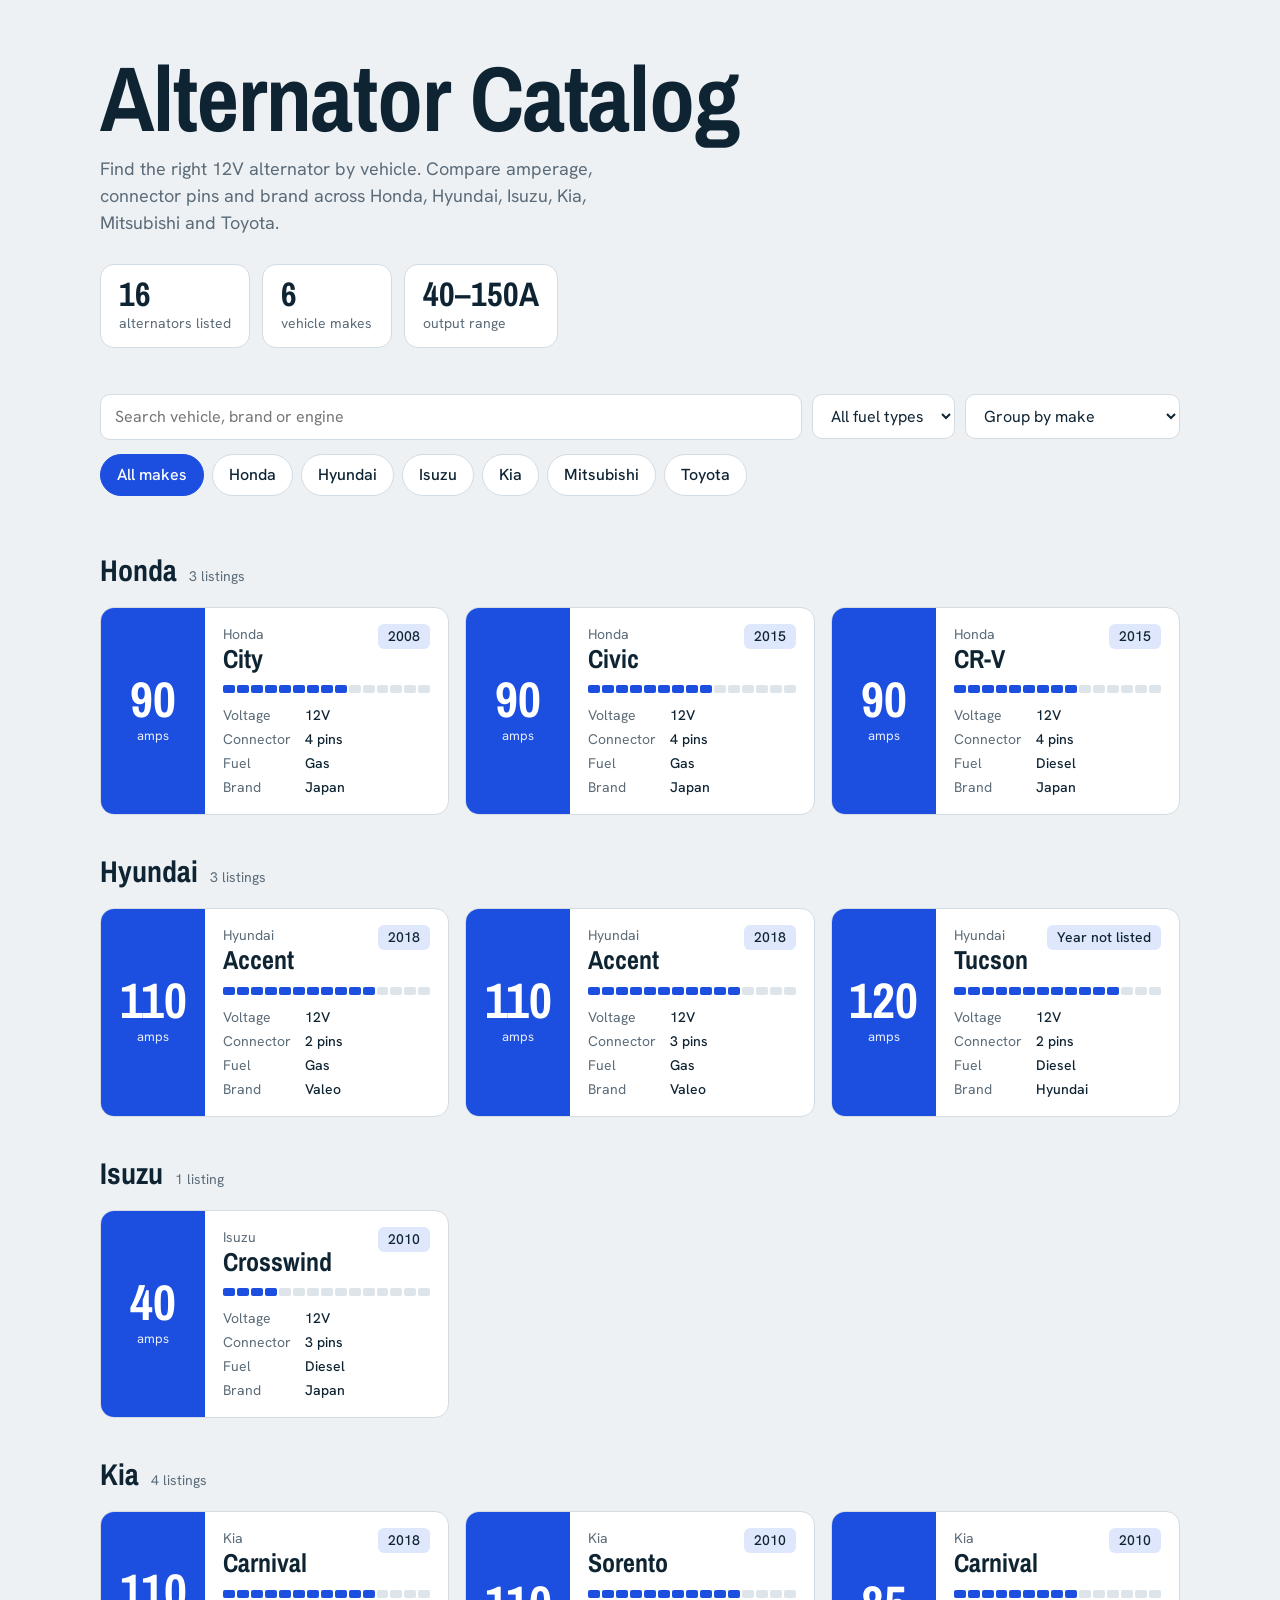
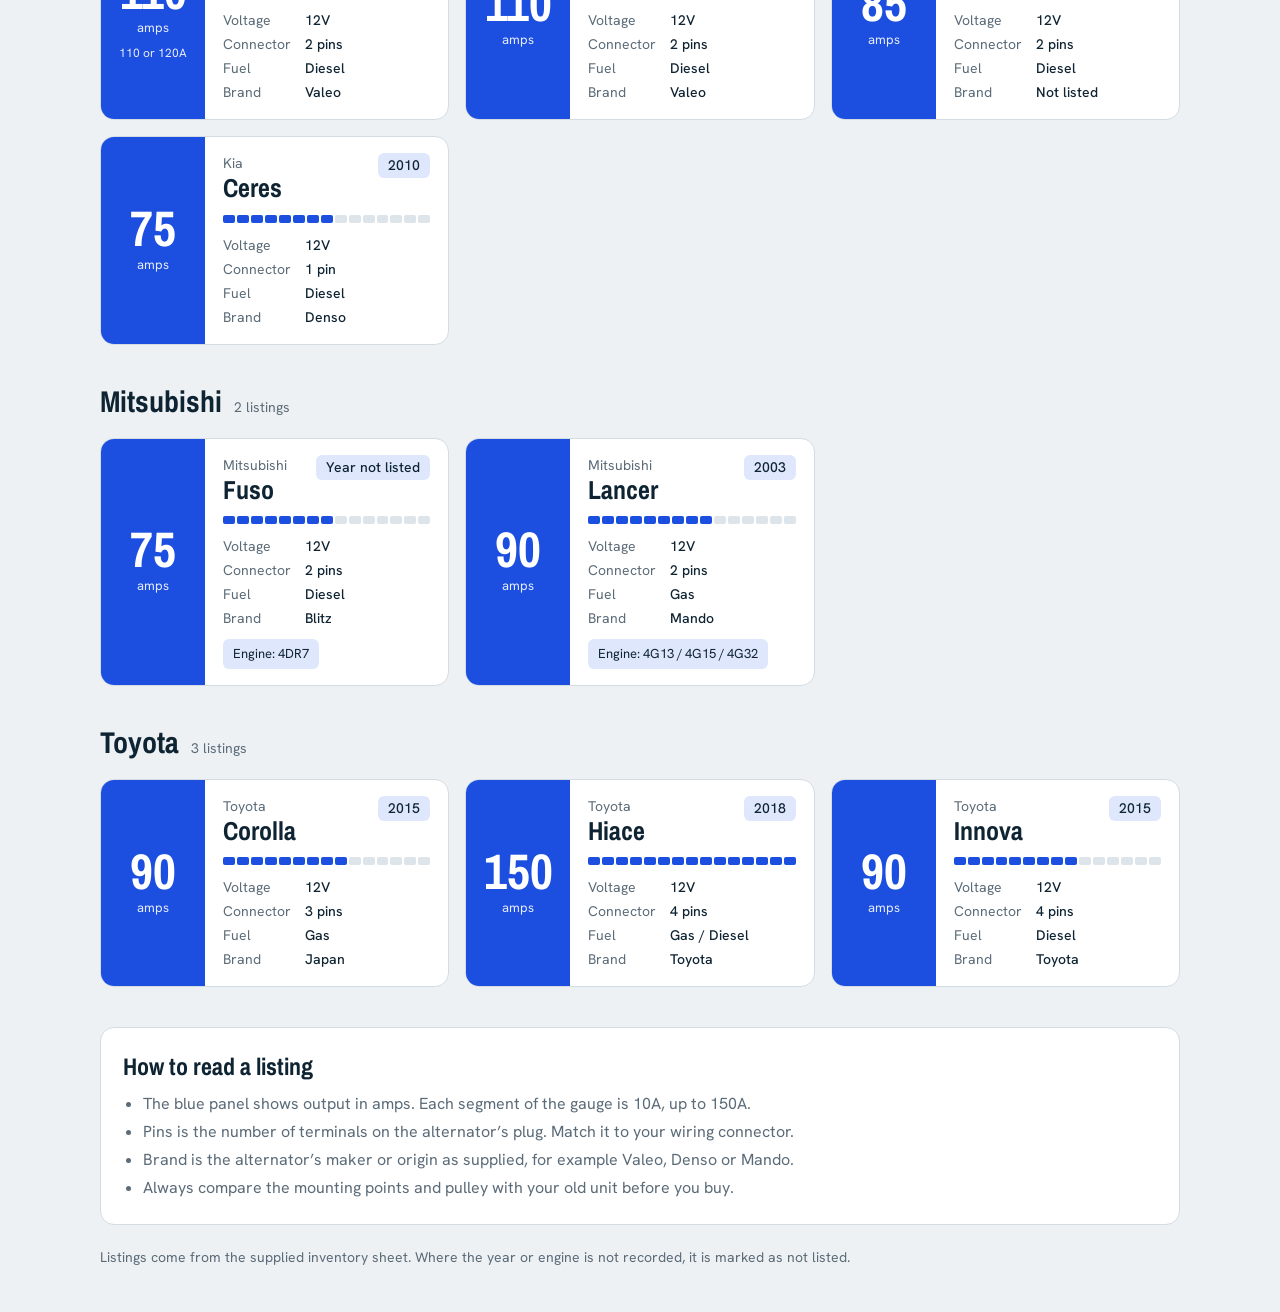
==== Alternator and starter.html @ 0eead857 "New" ====
<!DOCTYPE html>
<html lang="en">

<head>
  <meta charset="utf-8">
  <meta name="viewport" content="width=device-width, initial-scale=1, viewport-fit=cover">
  <title>Alternator catalog</title>
  <link rel="preconnect" href="https://fonts.googleapis.com">
  <link
    href="https://fonts.googleapis.com/css2?family=Archivo+Narrow:wght@500;700&family=Hanken+Grotesk:wght@400;500;700&display=swap"
    rel="stylesheet">
  <style>
    /* =====================================================
   CSS 1: THEME (colors, fonts, spacing for notches)
   Edit --accent to match your brand color.
   ===================================================== */
    :root {
      --bg: #edf1f4;
      --surface: #ffffff;
      --ink: #0f2433;
      --muted: #5b6b78;
      --line: #d3dce3;
      --accent: #1c4fe0;
      --accent-soft: #dfe7fd;
      --on-accent: #ffffff;
      --seg-off: #dde4ea;
      --display: "Archivo Narrow", "Arial Narrow", Arial, sans-serif;
      --body: "Hanken Grotesk", system-ui, -apple-system, "Segoe UI", Roboto, Arial, sans-serif;
      box-sizing: border-box;
      padding-top: env(safe-area-inset-top, 0px);
      padding-bottom: env(safe-area-inset-bottom, 0px);
    }

    /* CSS 2: DARK MODE colors (used automatically on dark devices) */
    @media (prefers-color-scheme: dark) {
      :root:not([data-theme="light"]) {
        --bg: #0b141d;
        --surface: #132230;
        --ink: #e9f0f5;
        --muted: #94a6b4;
        --line: #223545;
        --accent: #7aa5ff;
        --accent-soft: #1a2d52;
        --on-accent: #0b141d;
        --seg-off: #223545;
        color-scheme: dark;
      }
    }

    :root[data-theme="dark"] {
      --bg: #0b141d;
      --surface: #132230;
      --ink: #e9f0f5;
      --muted: #94a6b4;
      --line: #223545;
      --accent: #7aa5ff;
      --accent-soft: #1a2d52;
      --on-accent: #0b141d;
      --seg-off: #223545;
      color-scheme: dark;
    }

    /* CSS 3: BASE and PAGE WIDTH */
    *,
    *::before,
    *::after {
      box-sizing: border-box
    }

    html {
      scroll-padding-top: env(safe-area-inset-top, 0px)
    }

    body {
      margin: 0;
      background: var(--bg);
      color: var(--ink);
      font-family: var(--body);
      line-height: 1.5;
      font-size: 16px
    }

    .wrap {
      max-width: 1120px;
      margin: 0 auto;
      padding: 0 20px
    }

    /* CSS 4: HEADER (title, intro text, stat boxes) */
    header.hero {
      padding: 56px 0 28px
    }

    h1 {
      font-family: var(--display);
      font-weight: 700;
      font-size: clamp(44px, 9vw, 92px);
      line-height: .92;
      letter-spacing: -.01em;
      margin: 0 0 14px
    }

    .lede {
      max-width: 56ch;
      color: var(--muted);
      margin: 0 0 28px;
      font-size: 18px
    }

    .stats {
      display: flex;
      flex-wrap: wrap;
      gap: 12px
    }

    .stat {
      background: var(--surface);
      border: 1px solid var(--line);
      border-radius: 14px;
      padding: 12px 18px;
      min-width: 130px
    }

    .stat b {
      display: block;
      font-family: var(--display);
      font-size: 34px;
      line-height: 1
    }

    .stat span {
      color: var(--muted);
      font-size: 14px
    }

    /* CSS 5: SEARCH BOX, DROPDOWNS and MAKE FILTER BUTTONS */
    .controls {
      display: flex;
      flex-wrap: wrap;
      gap: 10px;
      align-items: center;
      padding: 18px 0 8px
    }

    .controls input,
    .controls select {
      font: inherit;
      color: var(--ink);
      background: var(--surface);
      border: 1px solid var(--line);
      border-radius: 10px;
      padding: 10px 14px;
      min-height: 44px
    }

    .controls input {
      flex: 1 1 220px
    }

    .chips {
      display: flex;
      flex-wrap: wrap;
      gap: 8px;
      padding: 6px 0 18px
    }

    .chip {
      font: inherit;
      font-weight: 500;
      cursor: pointer;
      color: var(--ink);
      background: var(--surface);
      border: 1px solid var(--line);
      border-radius: 999px;
      padding: 8px 16px;
      min-height: 40px
    }

    .chip[aria-pressed="true"] {
      background: var(--accent);
      border-color: var(--accent);
      color: var(--on-accent)
    }

    :is(.chip, input, select):focus-visible {
      outline: 3px solid var(--accent);
      outline-offset: 2px
    }

    /* CSS 6: MAKE SECTION HEADINGS and CARD GRID */
    h2 {
      font-family: var(--display);
      font-size: 30px;
      margin: 34px 0 14px;
      display: flex;
      align-items: baseline;
      gap: 12px
    }

    h2 small {
      font-family: var(--body);
      font-size: 14px;
      font-weight: 400;
      color: var(--muted)
    }

    .grid {
      display: grid;
      grid-template-columns: repeat(auto-fill, minmax(310px, 1fr));
      gap: 16px
    }

    .card {
      display: grid;
      grid-template-columns: 104px 1fr;
      background: var(--surface);
      border: 1px solid var(--line);
      border-radius: 14px;
      overflow: hidden
    }

    /* CSS 7: ALTERNATOR CARD (blue amp panel on the left, details on the right) */
    .amp {
      background: var(--accent);
      color: var(--on-accent);
      display: flex;
      flex-direction: column;
      align-items: center;
      justify-content: center;
      padding: 14px 8px;
      text-align: center
    }

    .amp b {
      font-family: var(--display);
      font-size: 50px;
      line-height: .9
    }

    .amp span {
      font-size: 13px;
      margin-top: 4px;
      opacity: .9
    }

    .amp i {
      font-style: normal;
      font-size: 12px;
      margin-top: 6px;
      opacity: .9
    }

    .body {
      padding: 16px 18px 16px
    }

    .make {
      color: var(--muted);
      font-size: 14px
    }

    .model {
      font-family: var(--display);
      font-size: 26px;
      font-weight: 700;
      line-height: 1.1;
      margin: 0
    }

    .year {
      float: right;
      background: var(--accent-soft);
      color: var(--ink);
      border-radius: 6px;
      padding: 2px 10px;
      font-size: 14px;
      font-weight: 500
    }

    /* CSS 8: AMP GAUGE (15 segments, 10A each) */
    .gauge {
      display: grid;
      grid-template-columns: repeat(15, 1fr);
      gap: 2px;
      margin: 12px 0 12px
    }

    .gauge s {
      height: 8px;
      border-radius: 2px;
      background: var(--seg-off);
      text-decoration: none
    }

    .gauge s.on {
      background: var(--accent)
    }

    dl {
      margin: 0;
      display: grid;
      grid-template-columns: auto 1fr;
      gap: 3px 14px;
      font-size: 14px
    }

    dt {
      color: var(--muted)
    }

    dd {
      margin: 0;
      font-weight: 500
    }

    .engine {
      margin-top: 10px;
      font-size: 13px;
      background: var(--accent-soft);
      border-radius: 6px;
      padding: 5px 10px;
      display: inline-block
    }

    /* CSS 9: EMPTY RESULTS MESSAGE, GUIDE BOX, FOOTER, MOBILE TWEAKS */
    .empty {
      padding: 40px 0;
      color: var(--muted)
    }

    .guide {
      background: var(--surface);
      border: 1px solid var(--line);
      border-radius: 14px;
      padding: 20px 22px;
      margin: 40px 0 0
    }

    .guide h3 {
      font-family: var(--display);
      font-size: 24px;
      margin: 0 0 8px
    }

    .guide ul {
      margin: 0;
      padding-left: 20px;
      color: var(--muted)
    }

    .guide li {
      margin: 4px 0
    }

    footer {
      color: var(--muted);
      font-size: 14px;
      padding: 22px 0 44px
    }

    @media (max-width:420px) {
      .card {
        grid-template-columns: 88px 1fr
      }

      .amp b {
        font-size: 42px
      }
    }
  </style>
</head>

<body>
  <!-- HTML 1: HEADER. Change the title and intro text here. The stat boxes are filled in by JavaScript. -->
  <div class="wrap">
    <header class="hero">
      <h1>Alternator Catalog</h1>
      <p class="lede">Find the right 12V alternator by vehicle. Compare amperage, connector pins and brand across Honda,
        Hyundai, Isuzu, Kia, Mitsubishi and Toyota.</p>
      <div class="stats" id="stats"></div>
    </header>
    <!-- HTML 2: SEARCH, FUEL FILTER and SORT dropdowns -->
    <div class="controls">
      <input id="q" type="search" placeholder="Search vehicle, brand or engine" aria-label="Search the catalog">
      <select id="fuel" aria-label="Fuel type">
        <option value="">All fuel types</option>
        <option>Gas</option>
        <option>Diesel</option>
      </select>
      <select id="sort" aria-label="Sort order">
        <option value="make">Group by make</option>
        <option value="amp">Highest amperage first</option>
      </select>
    </div>
    <!-- HTML 3: MAKE FILTER BUTTONS (created by JavaScript from your data) -->
    <div class="chips" id="chips" role="group" aria-label="Filter by make"></div>
    <!-- HTML 4: CARD AREA (JavaScript draws the alternator cards here) -->
    <main id="out"></main>
    <!-- HTML 5: HOW-TO-READ GUIDE and FOOTER note. Edit the text freely. -->
    <section class="guide">
      <h3>How to read a listing</h3>
      <ul>
        <li>The blue panel shows output in amps. Each segment of the gauge is 10A, up to 150A.</li>
        <li>Pins is the number of terminals on the alternator’s plug. Match it to your wiring connector.</li>
        <li>Brand is the alternator’s maker or origin as supplied, for example Valeo, Denso or Mando.</li>
        <li>Always compare the mounting points and pulley with your old unit before you buy.</li>
      </ul>
    </section>
    <footer>Listings come from the supplied inventory sheet. Where the year or engine is not recorded, it is marked as
      not listed.</footer>
  </div>
  <script>
    /* =====================================================
       JS 1: YOUR DATA. One line per alternator.
       Field order: make, model, engine, brand, fuel, pins, voltage, amps, year
       Use "" for a blank engine and null for an unknown year.
       Add a line here and the whole page updates by itself.
       ===================================================== */
    const D = [
      ["Honda", "City", "", "Japan", "Gas", 4, 12, "90", 2008],
      ["Honda", "Civic", "", "Japan", "Gas", 4, 12, "90", 2015],
      ["Honda", "CR-V", "", "Japan", "Diesel", 4, 12, "90", 2015],
      ["Hyundai", "Accent", "", "Valeo", "Gas", 2, 12, "110", 2018],
      ["Hyundai", "Accent", "", "Valeo", "Gas", 3, 12, "110", 2018],
      ["Hyundai", "Tucson", "", "Hyundai", "Diesel", 2, 12, "120", null],
      ["Isuzu", "Crosswind", "", "Japan", "Diesel", 3, 12, "40", 2010],
      ["Kia", "Carnival", "", "Valeo", "Diesel", 2, 12, "110 or 120", 2018],
      ["Kia", "Sorento", "", "Valeo", "Diesel", 2, 12, "110", 2010],
      ["Kia", "Carnival", "", "Not listed", "Diesel", 2, 12, "85", 2010],
      ["Kia", "Ceres", "", "Denso", "Diesel", 1, 12, "75", 2010],
      ["Mitsubishi", "Fuso", "4DR7", "Blitz", "Diesel", 2, 12, "75", null],
      ["Mitsubishi", "Lancer", "4G13 / 4G15 / 4G32", "Mando", "Gas", 2, 12, "90", 2003],
      ["Toyota", "Corolla", "", "Japan", "Gas", 3, 12, "90", 2015],
      ["Toyota", "Hiace", "", "Toyota", "Gas / Diesel", 4, 12, "150", 2018],
      ["Toyota", "Innova", "", "Toyota", "Diesel", 4, 12, "90", 2015]
    ].map(r => ({ make: r[0], model: r[1], engine: r[2], brand: r[3], fuel: r[4], pins: r[5], v: r[6], ampText: r[7], amp: parseInt(r[7], 10), year: r[8] }));
    /* JS 2: DERIVED VALUES. Builds the make list and tracks the selected make. */
    const makes = [...new Set(D.map(d => d.make))];
    let make = "";
    const $ = id => document.getElementById(id);
    const amps = D.map(d => d.amp);
    /* JS 3: STAT BOXES (total listings, number of makes, amp range) */
    $("stats").innerHTML = [[D.length, "alternators listed"], [makes.length, "vehicle makes"], [Math.min(...amps) + "–" + Math.max(...amps) + "A", "output range"]]
      .map(s => `<div class="stat"><b>${s[0]}</b><span>${s[1]}</span></div>`).join("");
    /* JS 4: chips() draws the make filter buttons and handles clicks on them */
    function chips() {
      $("chips").innerHTML = ["All makes", ...makes].map(m => {
        const val = m === "All makes" ? "" : m;
        return `<button class="chip" data-m="${val}" aria-pressed="${make === val}">${m}</button>`
      }).join("");
      document.querySelectorAll(".chip").forEach(b => b.onclick = () => { make = b.dataset.m; chips(); render() });
    }
    /* JS 5: card(d) builds the HTML for one alternator card, including the gauge */
    function card(d) {
      const segs = Array.from({ length: 15 }, (_, i) => `<s class="${i < Math.round(d.amp / 10) ? "on" : ""}"></s>`).join("");
      return `<article class="card">
    <div class="amp"><b>${d.amp}</b><span>amps</span>${d.ampText.includes("or") ? `<i>${d.ampText}A</i>` : ""}</div>
    <div class="body">
      <span class="year">${d.year || "Year not listed"}</span>
      <div class="make">${d.make}</div>
      <h3 class="model">${d.model}</h3>
      <div class="gauge" aria-hidden="true">${segs}</div>
      <dl><dt>Voltage</dt><dd>${d.v}V</dd><dt>Connector</dt><dd>${d.pins} pin${d.pins > 1 ? "s" : ""}</dd><dt>Fuel</dt><dd>${d.fuel}</dd><dt>Brand</dt><dd>${d.brand}</dd></dl>
      ${d.engine ? `<div class="engine">Engine: ${d.engine}</div>` : ""}
    </div></article>`;
    }
    /* JS 6: render() applies search, fuel, make and sort, then draws the cards */
    function render() {
      const q = $("q").value.trim().toLowerCase(), f = $("fuel").value, s = $("sort").value;
      let list = D.filter(d => (!make || d.make === make) && (!f || d.fuel.includes(f)) && (!q || (d.make + " " + d.model + " " + d.brand + " " + d.engine).toLowerCase().includes(q)));
      if (!list.length) { $("out").innerHTML = '<p class="empty">No alternators match these filters. Clear the search or choose another make.</p>'; return }
      if (s === "amp") { list = [...list].sort((a, b) => b.amp - a.amp); $("out").innerHTML = `<h2>${list.length} alternators <small>highest amperage first</small></h2><div class="grid">${list.map(card).join("")}</div>`; return }
      $("out").innerHTML = makes.filter(m => list.some(d => d.make === m)).map(m => {
        const g = list.filter(d => d.make === m);
        return `<h2>${m} <small>${g.length} ${g.length > 1 ? "listings" : "listing"}</small></h2><div class="grid">${g.map(card).join("")}</div>`
      }).join("");
    }
    /* JS 7: START-UP. Re-draws the cards whenever search, fuel or sort changes. */
    ["q", "fuel", "sort"].forEach(id => $(id).addEventListener("input", render));
    chips(); render();
  </script>
</body>

</html>
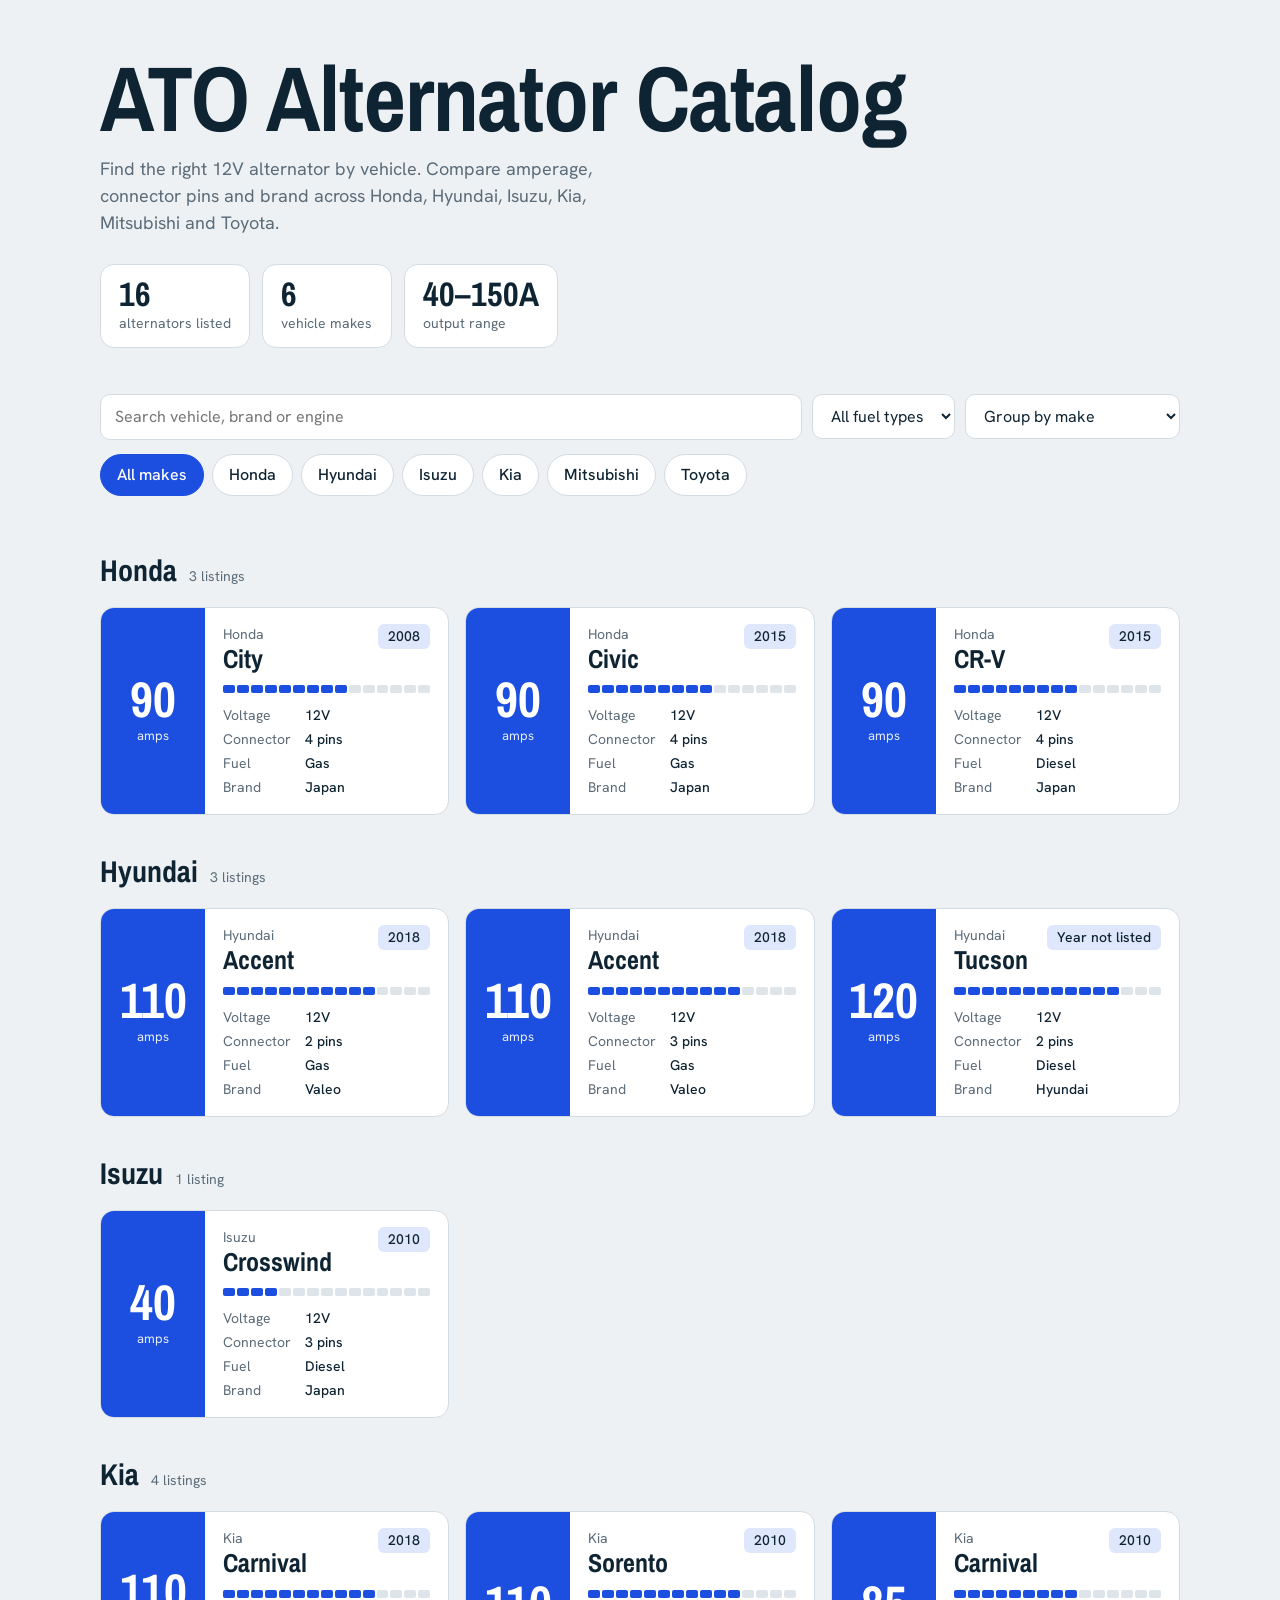
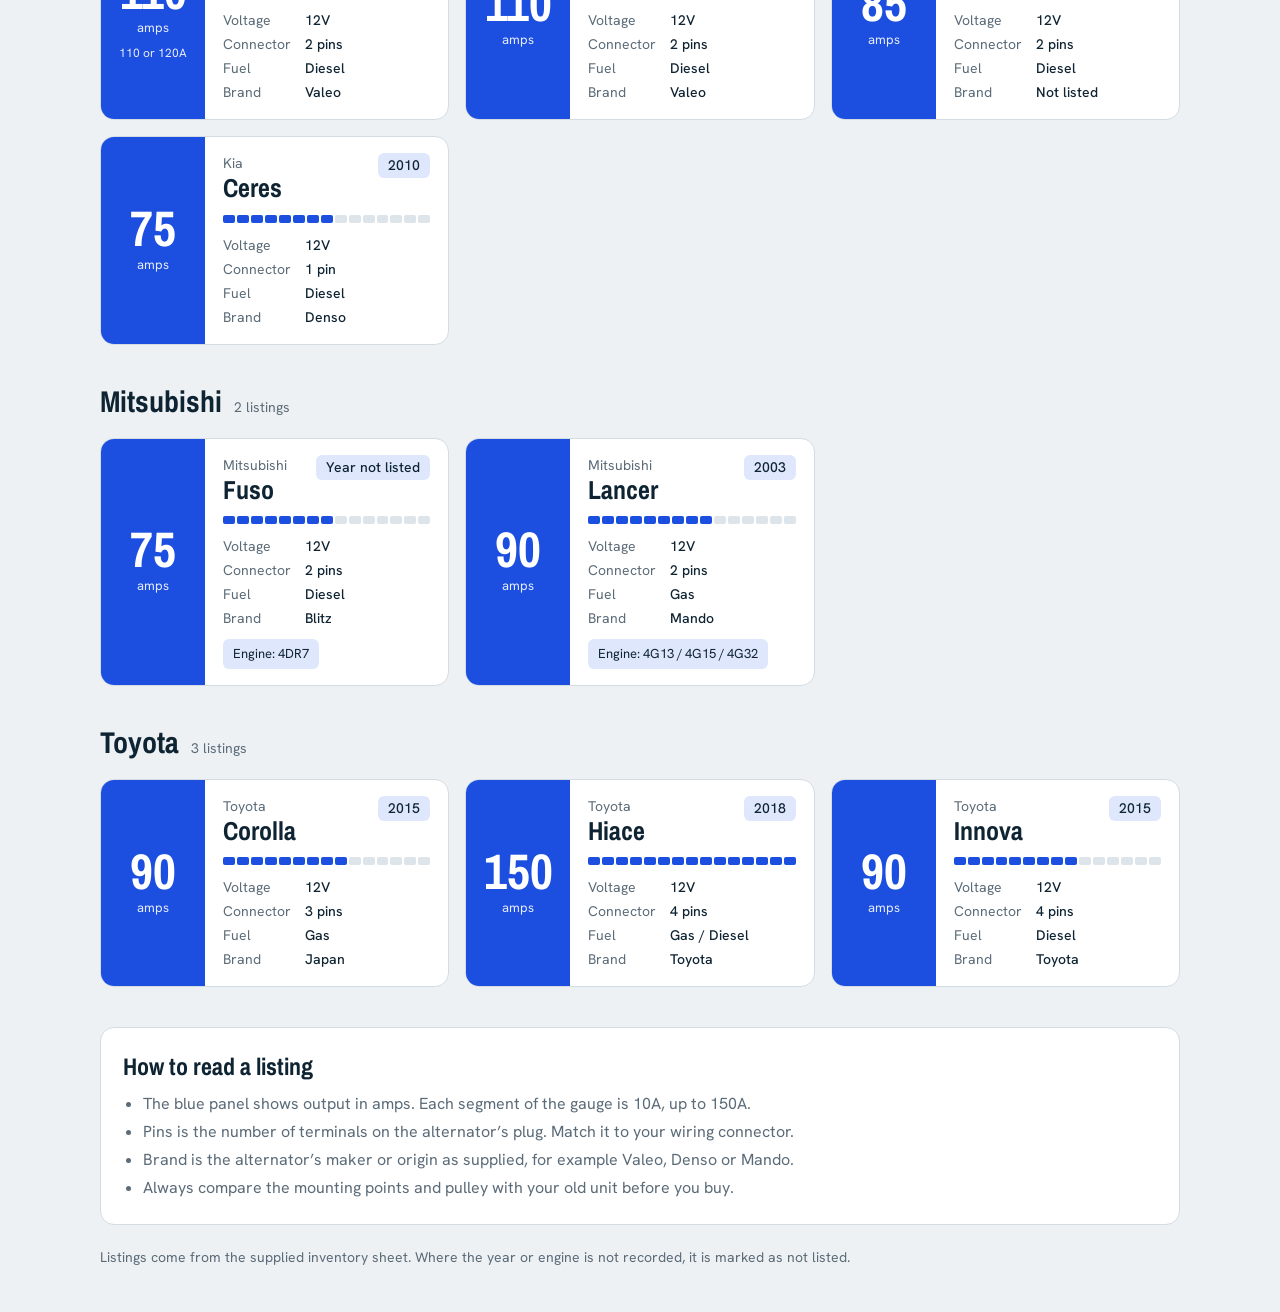
==== commit 10b97866: "test" ====
--- a/Alternator and starter.html
+++ b/Alternator and starter.html
@@ -12,7 +12,7 @@
   <style>
     /* =====================================================
    CSS 1: THEME (colors, fonts, spacing for notches)
-   Edit --accent to match your brand color.
+   Edit --accent to match your brand color test product. test test
    ===================================================== */
     :root {
       --bg: #edf1f4;
@@ -374,7 +374,7 @@
   <!-- HTML 1: HEADER. Change the title and intro text here. The stat boxes are filled in by JavaScript. -->
   <div class="wrap">
     <header class="hero">
-      <h1>Alternator Catalog</h1>
+      <h1>ATO Alternator Catalog</h1>
       <p class="lede">Find the right 12V alternator by vehicle. Compare amperage, connector pins and brand across Honda,
         Hyundai, Isuzu, Kia, Mitsubishi and Toyota.</p>
       <div class="stats" id="stats"></div>
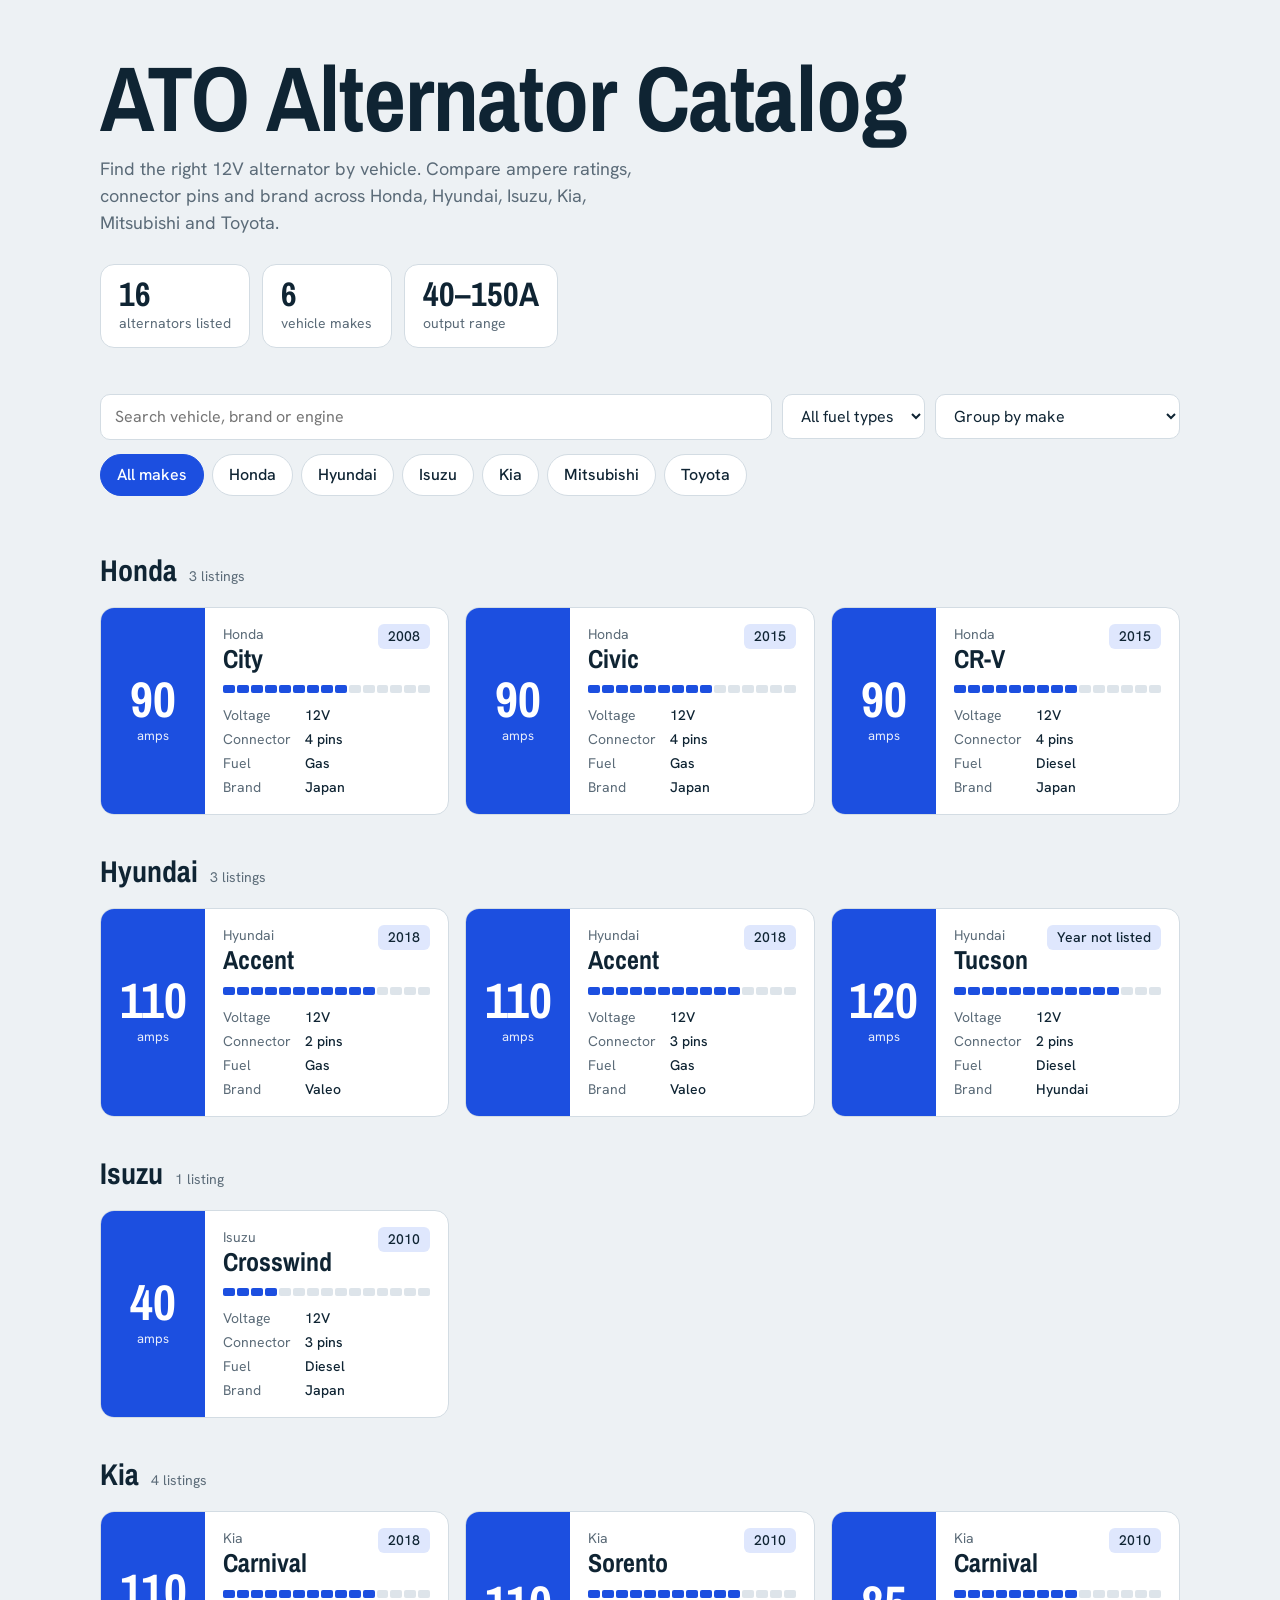
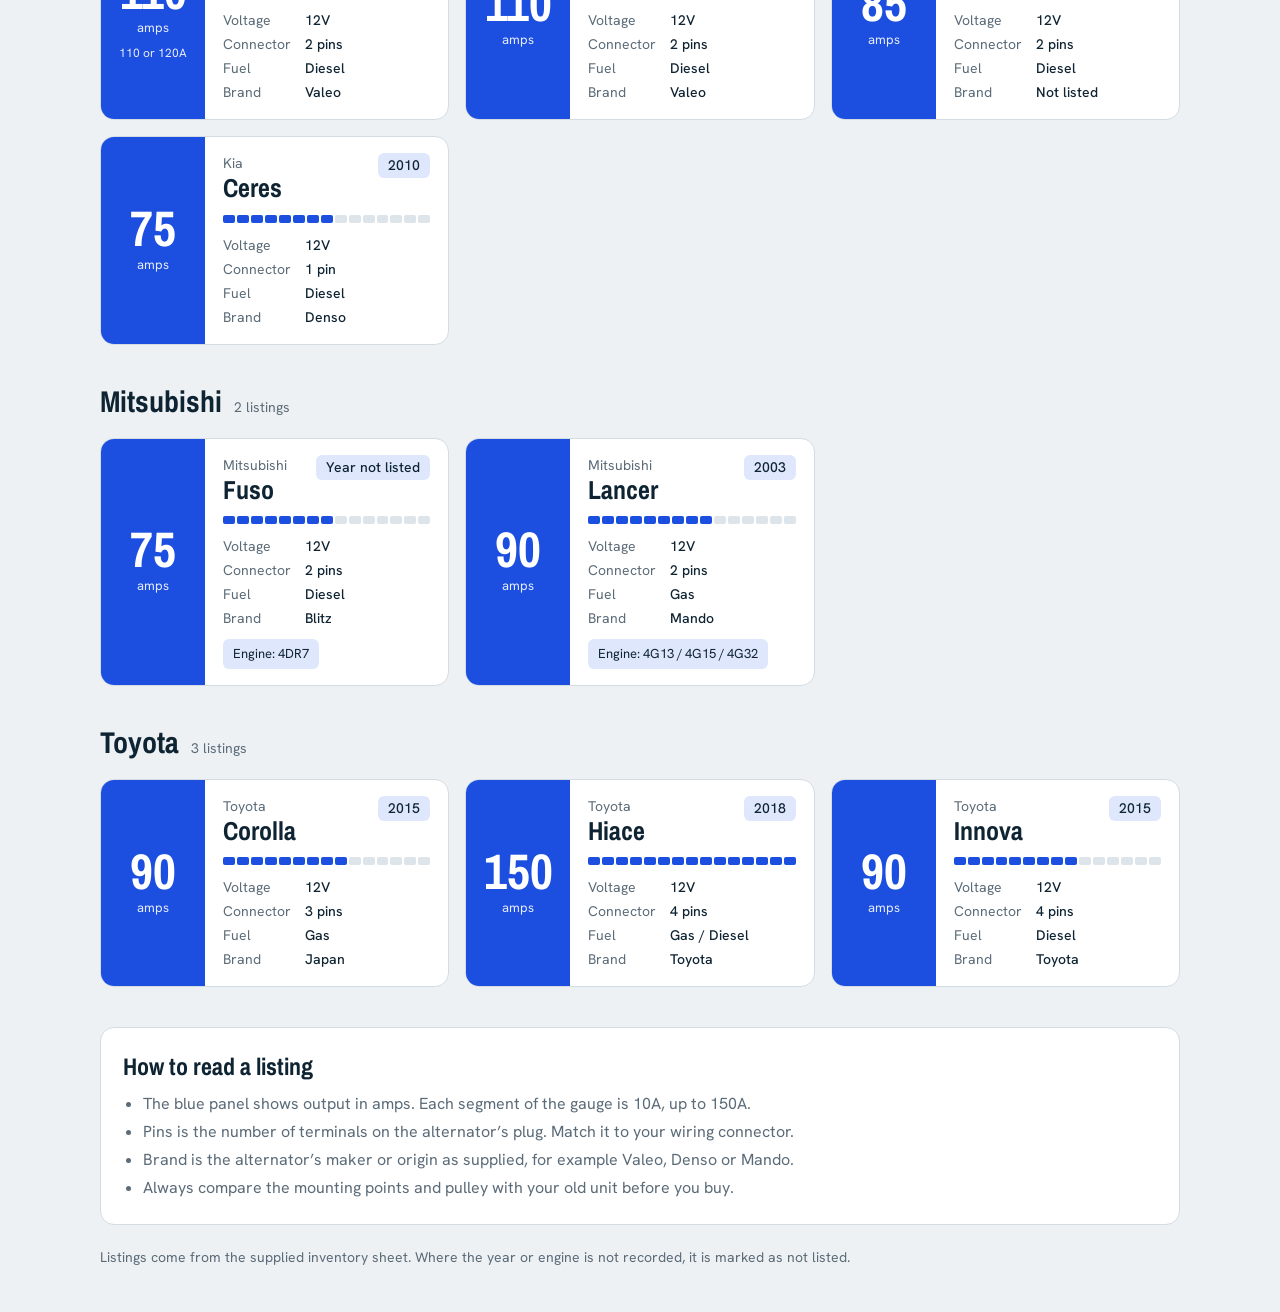
==== commit 2d589c92: "test" ====
--- a/Alternator and starter.html
+++ b/Alternator and starter.html
@@ -375,7 +375,7 @@
   <div class="wrap">
     <header class="hero">
       <h1>ATO Alternator Catalog</h1>
-      <p class="lede">Find the right 12V alternator by vehicle. Compare amperage, connector pins and brand across Honda,
+      <p class="lede">Find the right 12V alternator by vehicle. Compare ampere ratings, connector pins and brand across Honda,
         Hyundai, Isuzu, Kia, Mitsubishi and Toyota.</p>
       <div class="stats" id="stats"></div>
     </header>
@@ -389,7 +389,7 @@
       </select>
       <select id="sort" aria-label="Sort order">
         <option value="make">Group by make</option>
-        <option value="amp">Highest amperage first</option>
+        <option value="amp">Highest ampere rating first</option>
       </select>
     </div>
     <!-- HTML 3: MAKE FILTER BUTTONS (created by JavaScript from your data) -->
@@ -469,7 +469,7 @@
       const q = $("q").value.trim().toLowerCase(), f = $("fuel").value, s = $("sort").value;
       let list = D.filter(d => (!make || d.make === make) && (!f || d.fuel.includes(f)) && (!q || (d.make + " " + d.model + " " + d.brand + " " + d.engine).toLowerCase().includes(q)));
       if (!list.length) { $("out").innerHTML = '<p class="empty">No alternators match these filters. Clear the search or choose another make.</p>'; return }
-      if (s === "amp") { list = [...list].sort((a, b) => b.amp - a.amp); $("out").innerHTML = `<h2>${list.length} alternators <small>highest amperage first</small></h2><div class="grid">${list.map(card).join("")}</div>`; return }
+      if (s === "amp") { list = [...list].sort((a, b) => b.amp - a.amp); $("out").innerHTML = `<h2>${list.length} alternators <small>highest ampere rating first</small></h2><div class="grid">${list.map(card).join("")}</div>`; return }
       $("out").innerHTML = makes.filter(m => list.some(d => d.make === m)).map(m => {
         const g = list.filter(d => d.make === m);
         return `<h2>${m} <small>${g.length} ${g.length > 1 ? "listings" : "listing"}</small></h2><div class="grid">${g.map(card).join("")}</div>`
